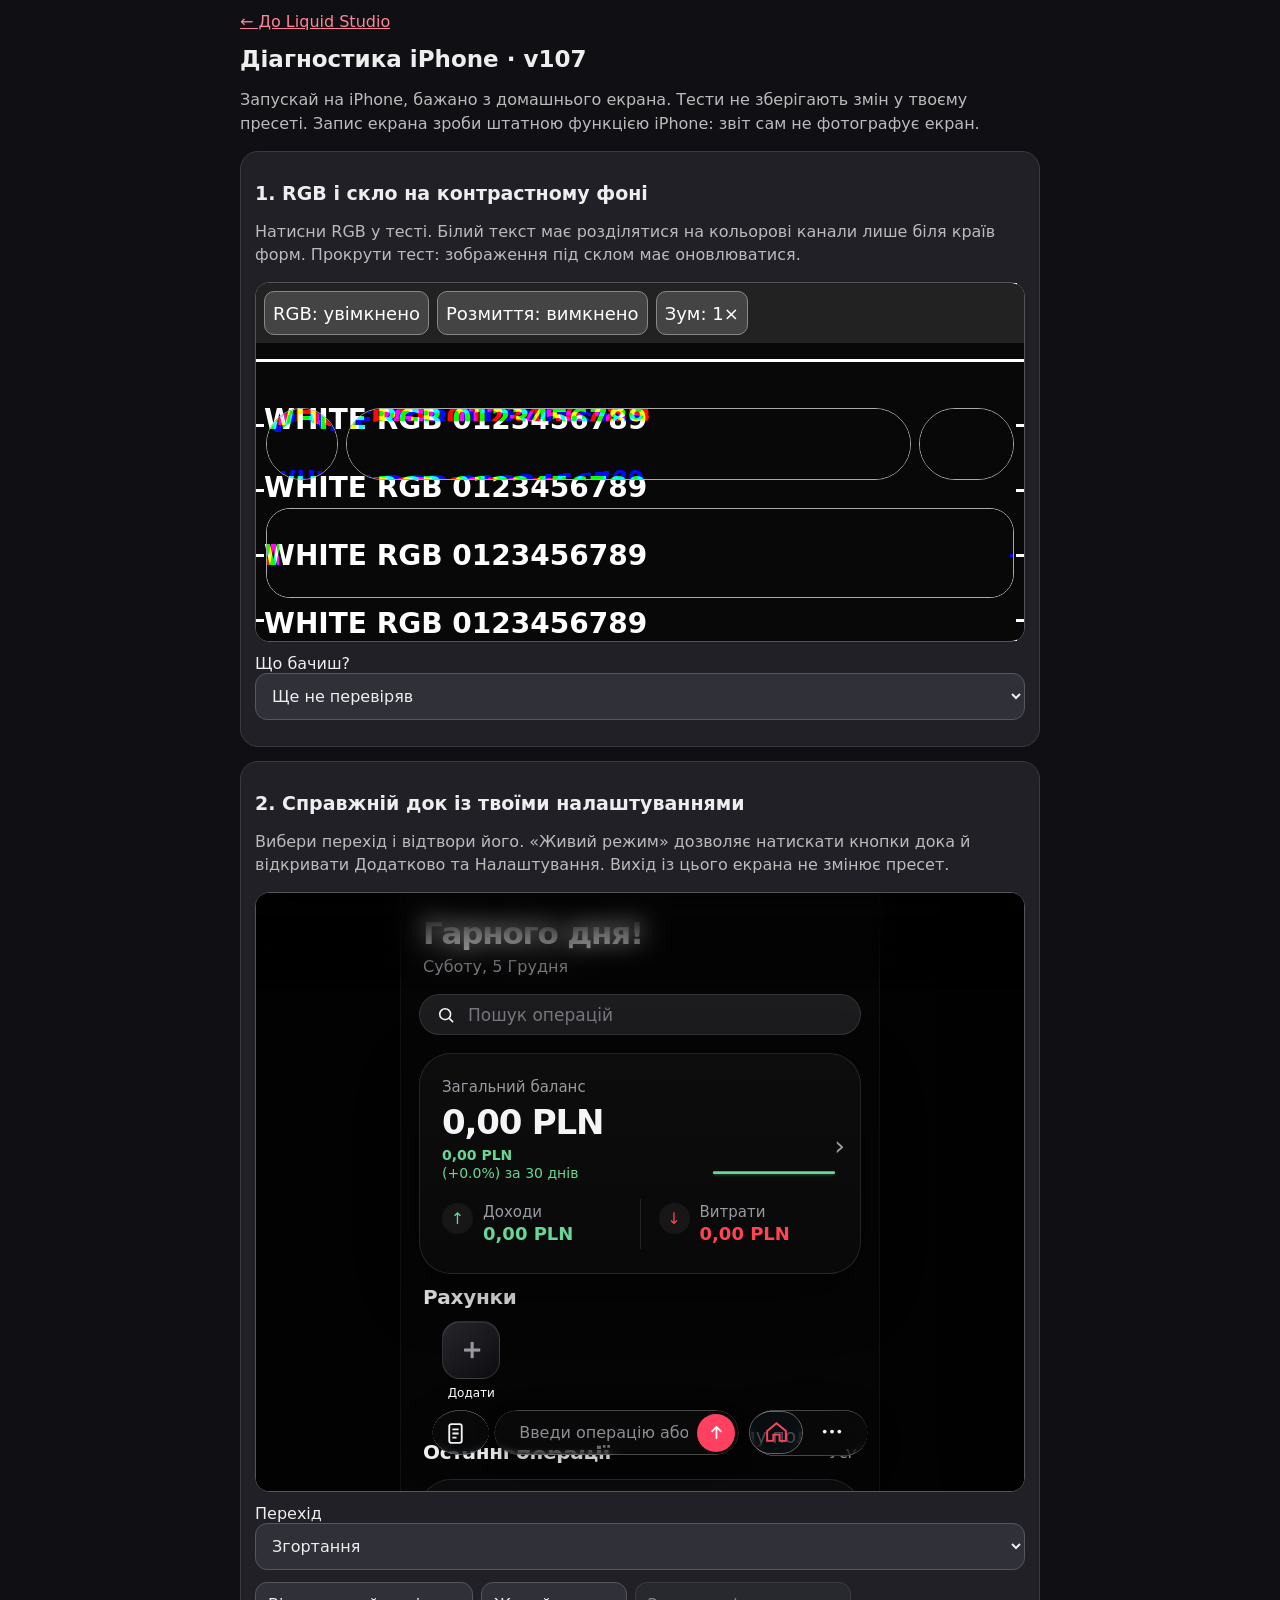
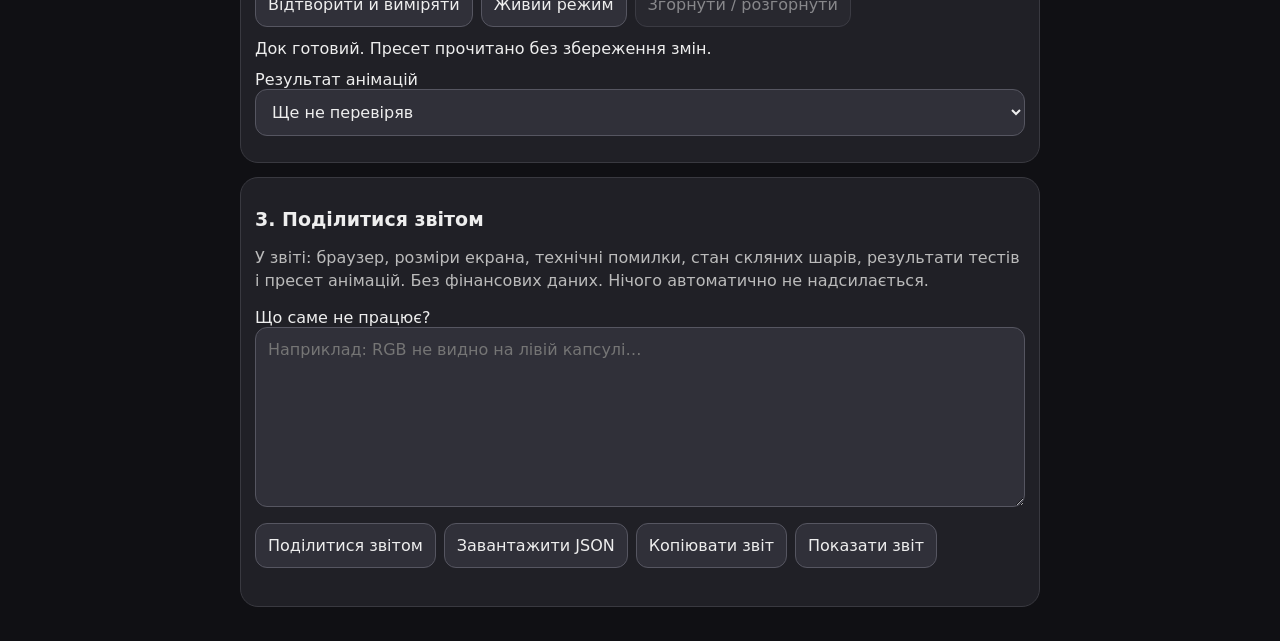
==== diagnostics.html @ bcc0e4e5 "Add read-only iPhone diagnostics with optics tests and shareable reports" ====
<!doctype html><html lang="uk"><meta charset="utf-8"><meta name="viewport" content="width=device-width,initial-scale=1,viewport-fit=cover"><meta name="theme-color" content="#101014"><title>Liquid Studio · Діагностика iPhone</title>
<style>*{box-sizing:border-box}body{margin:0;background:#101014;color:#eee;font:16px system-ui;padding:calc(12px + env(safe-area-inset-top)) 12px calc(20px + env(safe-area-inset-bottom))}main{max-width:800px;margin:auto}a{color:#ff829b}h1{font-size:23px}h2{font-size:19px}section{background:#202026;border:1px solid #393940;border-radius:18px;padding:14px;margin:14px 0}button,select,textarea{font:inherit;color:inherit;background:#303039;border:1px solid #565661;border-radius:12px;padding:12px;min-height:44px}button{cursor:pointer}button:disabled{opacity:.5}.row{display:flex;gap:8px;flex-wrap:wrap;align-items:center}label{display:block;margin:12px 0}select{max-width:100%;width:100%}iframe{display:block;width:100%;border:1px solid #555;border-radius:14px;background:#000}#optics{height:360px}#appPreview{height:500px;height:min(68dvh,600px)}p{line-height:1.45;color:#bbb}output{display:block;white-space:pre-wrap;margin:12px 0;overflow-wrap:anywhere}textarea{width:100%;height:180px}small{color:#bbb}</style>
<main><a href="motion-editor.html?v=107">← До Liquid Studio</a><h1>Діагностика iPhone · v107</h1><p>Запускай на iPhone, бажано з домашнього екрана. Тести не зберігають змін у твоєму пресеті. Запис екрана зроби штатною функцією iPhone: звіт сам не фотографує екран.</p>
<section><h2>1. RGB і скло на контрастному фоні</h2><p>Натисни RGB у тесті. Білий текст має розділятися на кольорові канали лише біля країв форм. Прокрути тест: зображення під склом має оновлюватися.</p><iframe id="optics" title="Тест RGB та скла" src="diagnostics-optics.html?v=107&amp;diagnostic=1"></iframe><label>Що бачиш?<select id="rgbResult"><option value="unverified">Ще не перевіряв</option value="visible">RGB видно, вимкнення прибирає кольори</option value="absent">RGB не видно</option value="artifact">Є блимання або інші артефакти</option></select></label></section>
<section><h2>2. Справжній док із твоїми налаштуваннями</h2><p>Вибери перехід і відтвори його. «Живий режим» дозволяє натискати кнопки дока й відкривати Додатково та Налаштування. Вихід із цього екрана не змінює пресет.</p><iframe id="appPreview" title="Діагностичний перегляд справжнього дока" src="index.html?studio=1&amp;diagnostic=1&amp;preview=107#home"></iframe><label>Перехід<select id="transition"><option value="collapse">Згортання</option><option value="expand">Розгортання</option><option value="more">У кнопку Назад</option><option value="back">Повернення з Назад</option><option value="press">Натискання</option><option value="drawer">Панель Додатково</option><option value="sheet">Випливаюче вікно</option></select></label><div class="row"><button id="play" disabled>Відтворити й виміряти</button><button id="live" disabled>Живий режим</button><button id="compact" disabled>Згорнути / розгорнути</button></div><output id="performance">Завантаження дока…</output><label>Результат анімацій<select id="animationResult"><option value="unverified">Ще не перевіряв</option><option value="smooth">Плавно, скло не зникає</option><option value="flicker">Блимає скло / RGB / розмиття</option><option value="geometry">Ламаються форми або позиції</option><option value="interaction">Не працюють натискання</option></select></label></section>
<section><h2>3. Поділитися звітом</h2><p>У звіті: браузер, розміри екрана, технічні помилки, стан скляних шарів, результати тестів і пресет анімацій. Без фінансових даних. Нічого автоматично не надсилається.</p><label>Що саме не працює?<textarea id="note" placeholder="Наприклад: RGB не видно на лівій капсулі…"></textarea></label><div class="row"><button id="share">Поділитися звітом</button><button id="download">Завантажити JSON</button><button id="copy">Копіювати звіт</button><button id="viewReport">Показати звіт</button></div><output id="status" role="status"></output><textarea id="reportText" readonly hidden aria-label="Звіт для ручного копіювання"></textarea></section></main><script src="diagnostics.js?v=107"></script></html>
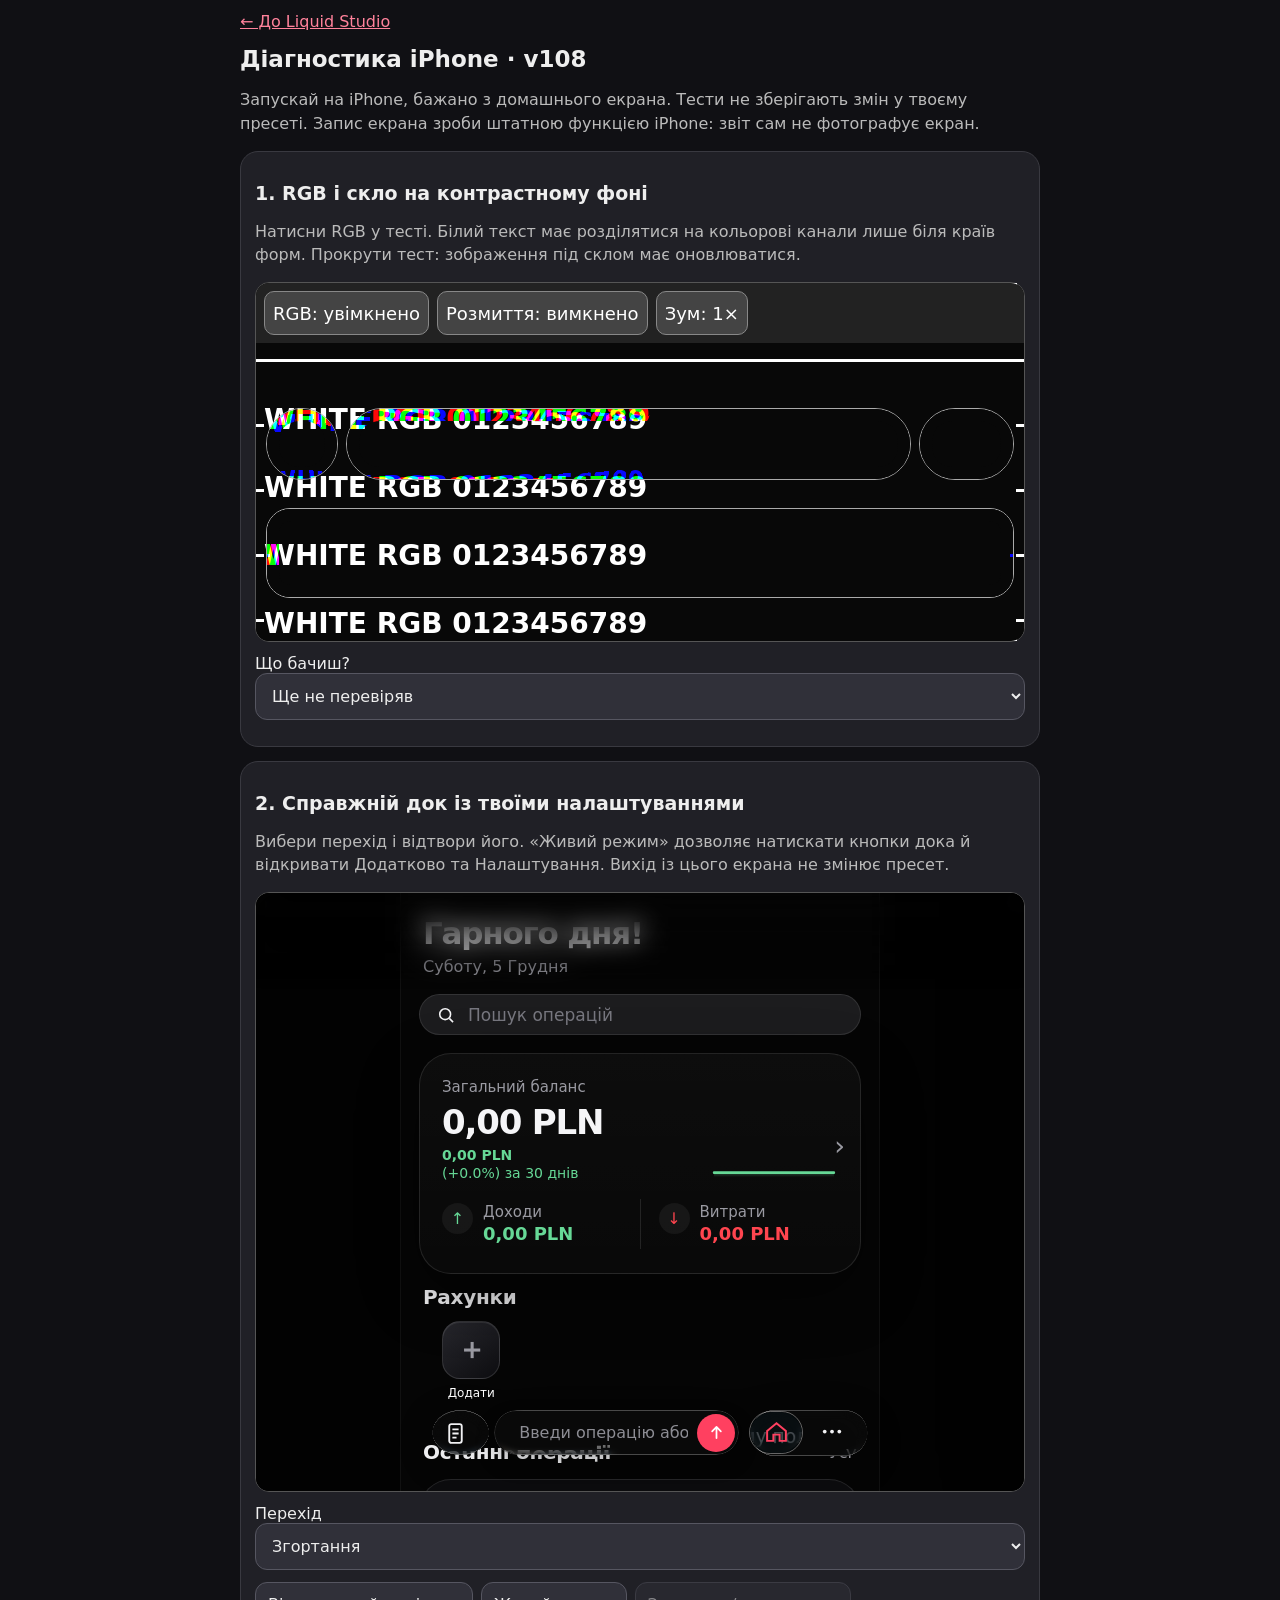
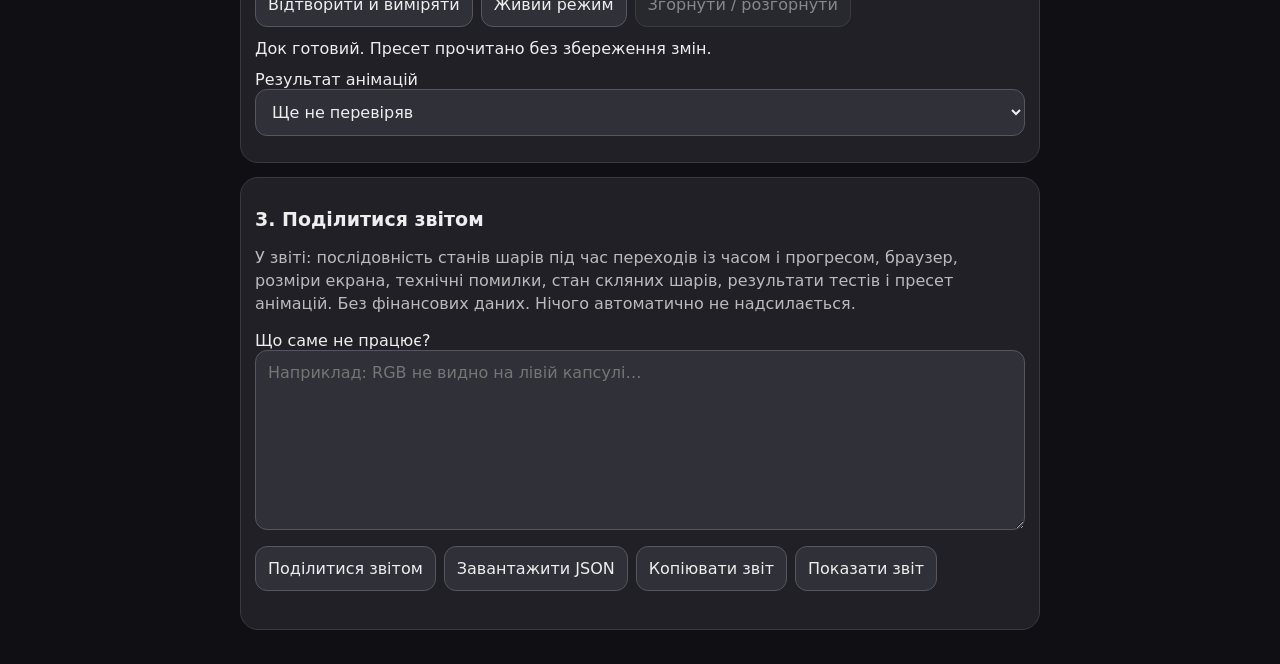
==== commit fa9beadd: "Capture actual glass layer states throughout diagnostic transitions" ====
--- a/diagnostics.html
+++ b/diagnostics.html
@@ -1,6 +1,6 @@
 <!doctype html><html lang="uk"><meta charset="utf-8"><meta name="viewport" content="width=device-width,initial-scale=1,viewport-fit=cover"><meta name="theme-color" content="#101014"><title>Liquid Studio · Діагностика iPhone</title>
 <style>*{box-sizing:border-box}body{margin:0;background:#101014;color:#eee;font:16px system-ui;padding:calc(12px + env(safe-area-inset-top)) 12px calc(20px + env(safe-area-inset-bottom))}main{max-width:800px;margin:auto}a{color:#ff829b}h1{font-size:23px}h2{font-size:19px}section{background:#202026;border:1px solid #393940;border-radius:18px;padding:14px;margin:14px 0}button,select,textarea{font:inherit;color:inherit;background:#303039;border:1px solid #565661;border-radius:12px;padding:12px;min-height:44px}button{cursor:pointer}button:disabled{opacity:.5}.row{display:flex;gap:8px;flex-wrap:wrap;align-items:center}label{display:block;margin:12px 0}select{max-width:100%;width:100%}iframe{display:block;width:100%;border:1px solid #555;border-radius:14px;background:#000}#optics{height:360px}#appPreview{height:500px;height:min(68dvh,600px)}p{line-height:1.45;color:#bbb}output{display:block;white-space:pre-wrap;margin:12px 0;overflow-wrap:anywhere}textarea{width:100%;height:180px}small{color:#bbb}</style>
-<main><a href="motion-editor.html?v=107">← До Liquid Studio</a><h1>Діагностика iPhone · v107</h1><p>Запускай на iPhone, бажано з домашнього екрана. Тести не зберігають змін у твоєму пресеті. Запис екрана зроби штатною функцією iPhone: звіт сам не фотографує екран.</p>
-<section><h2>1. RGB і скло на контрастному фоні</h2><p>Натисни RGB у тесті. Білий текст має розділятися на кольорові канали лише біля країв форм. Прокрути тест: зображення під склом має оновлюватися.</p><iframe id="optics" title="Тест RGB та скла" src="diagnostics-optics.html?v=107&amp;diagnostic=1"></iframe><label>Що бачиш?<select id="rgbResult"><option value="unverified">Ще не перевіряв</option value="visible">RGB видно, вимкнення прибирає кольори</option value="absent">RGB не видно</option value="artifact">Є блимання або інші артефакти</option></select></label></section>
-<section><h2>2. Справжній док із твоїми налаштуваннями</h2><p>Вибери перехід і відтвори його. «Живий режим» дозволяє натискати кнопки дока й відкривати Додатково та Налаштування. Вихід із цього екрана не змінює пресет.</p><iframe id="appPreview" title="Діагностичний перегляд справжнього дока" src="index.html?studio=1&amp;diagnostic=1&amp;preview=107#home"></iframe><label>Перехід<select id="transition"><option value="collapse">Згортання</option><option value="expand">Розгортання</option><option value="more">У кнопку Назад</option><option value="back">Повернення з Назад</option><option value="press">Натискання</option><option value="drawer">Панель Додатково</option><option value="sheet">Випливаюче вікно</option></select></label><div class="row"><button id="play" disabled>Відтворити й виміряти</button><button id="live" disabled>Живий режим</button><button id="compact" disabled>Згорнути / розгорнути</button></div><output id="performance">Завантаження дока…</output><label>Результат анімацій<select id="animationResult"><option value="unverified">Ще не перевіряв</option><option value="smooth">Плавно, скло не зникає</option><option value="flicker">Блимає скло / RGB / розмиття</option><option value="geometry">Ламаються форми або позиції</option><option value="interaction">Не працюють натискання</option></select></label></section>
-<section><h2>3. Поділитися звітом</h2><p>У звіті: браузер, розміри екрана, технічні помилки, стан скляних шарів, результати тестів і пресет анімацій. Без фінансових даних. Нічого автоматично не надсилається.</p><label>Що саме не працює?<textarea id="note" placeholder="Наприклад: RGB не видно на лівій капсулі…"></textarea></label><div class="row"><button id="share">Поділитися звітом</button><button id="download">Завантажити JSON</button><button id="copy">Копіювати звіт</button><button id="viewReport">Показати звіт</button></div><output id="status" role="status"></output><textarea id="reportText" readonly hidden aria-label="Звіт для ручного копіювання"></textarea></section></main><script src="diagnostics.js?v=107"></script></html>
+<main><a href="motion-editor.html?v=108">← До Liquid Studio</a><h1>Діагностика iPhone · v108</h1><p>Запускай на iPhone, бажано з домашнього екрана. Тести не зберігають змін у твоєму пресеті. Запис екрана зроби штатною функцією iPhone: звіт сам не фотографує екран.</p>
+<section><h2>1. RGB і скло на контрастному фоні</h2><p>Натисни RGB у тесті. Білий текст має розділятися на кольорові канали лише біля країв форм. Прокрути тест: зображення під склом має оновлюватися.</p><iframe id="optics" title="Тест RGB та скла" src="diagnostics-optics.html?v=108&amp;diagnostic=1"></iframe><label>Що бачиш?<select id="rgbResult"><option value="unverified">Ще не перевіряв</option value="visible">RGB видно, вимкнення прибирає кольори</option value="absent">RGB не видно</option value="artifact">Є блимання або інші артефакти</option></select></label></section>
+<section><h2>2. Справжній док із твоїми налаштуваннями</h2><p>Вибери перехід і відтвори його. «Живий режим» дозволяє натискати кнопки дока й відкривати Додатково та Налаштування. Вихід із цього екрана не змінює пресет.</p><iframe id="appPreview" title="Діагностичний перегляд справжнього дока" src="index.html?studio=1&amp;diagnostic=1&amp;preview=108#home"></iframe><label>Перехід<select id="transition"><option value="collapse">Згортання</option><option value="expand">Розгортання</option><option value="more">У кнопку Назад</option><option value="back">Повернення з Назад</option><option value="press">Натискання</option><option value="drawer">Панель Додатково</option><option value="sheet">Випливаюче вікно</option></select></label><div class="row"><button id="play" disabled>Відтворити й виміряти</button><button id="live" disabled>Живий режим</button><button id="compact" disabled>Згорнути / розгорнути</button></div><output id="performance">Завантаження дока…</output><label>Результат анімацій<select id="animationResult"><option value="unverified">Ще не перевіряв</option><option value="smooth">Плавно, скло не зникає</option><option value="flicker">Блимає скло / RGB / розмиття</option><option value="geometry">Ламаються форми або позиції</option><option value="interaction">Не працюють натискання</option></select></label></section>
+<section><h2>3. Поділитися звітом</h2><p>У звіті: послідовність станів шарів під час переходів із часом і прогресом, браузер, розміри екрана, технічні помилки, стан скляних шарів, результати тестів і пресет анімацій. Без фінансових даних. Нічого автоматично не надсилається.</p><label>Що саме не працює?<textarea id="note" placeholder="Наприклад: RGB не видно на лівій капсулі…"></textarea></label><div class="row"><button id="share">Поділитися звітом</button><button id="download">Завантажити JSON</button><button id="copy">Копіювати звіт</button><button id="viewReport">Показати звіт</button></div><output id="status" role="status"></output><textarea id="reportText" readonly hidden aria-label="Звіт для ручного копіювання"></textarea></section></main><script src="diagnostics.js?v=108"></script></html>
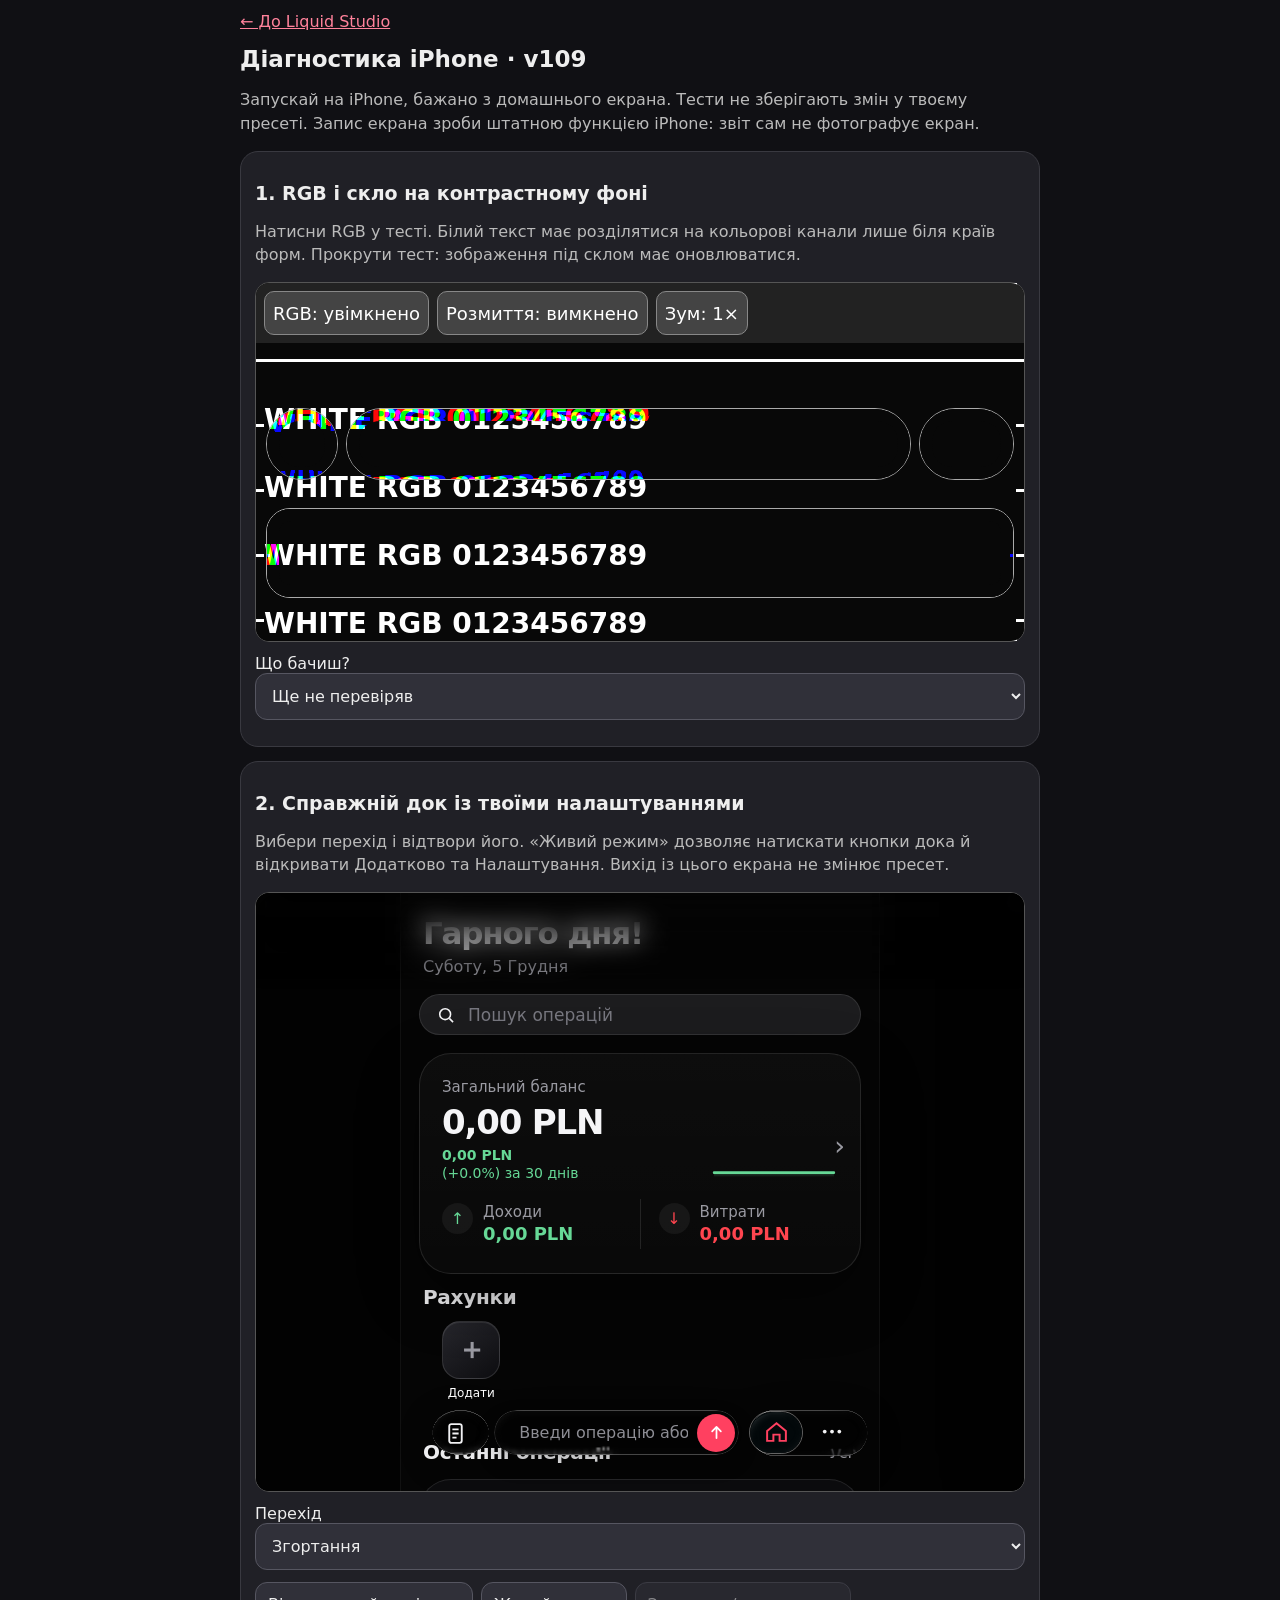
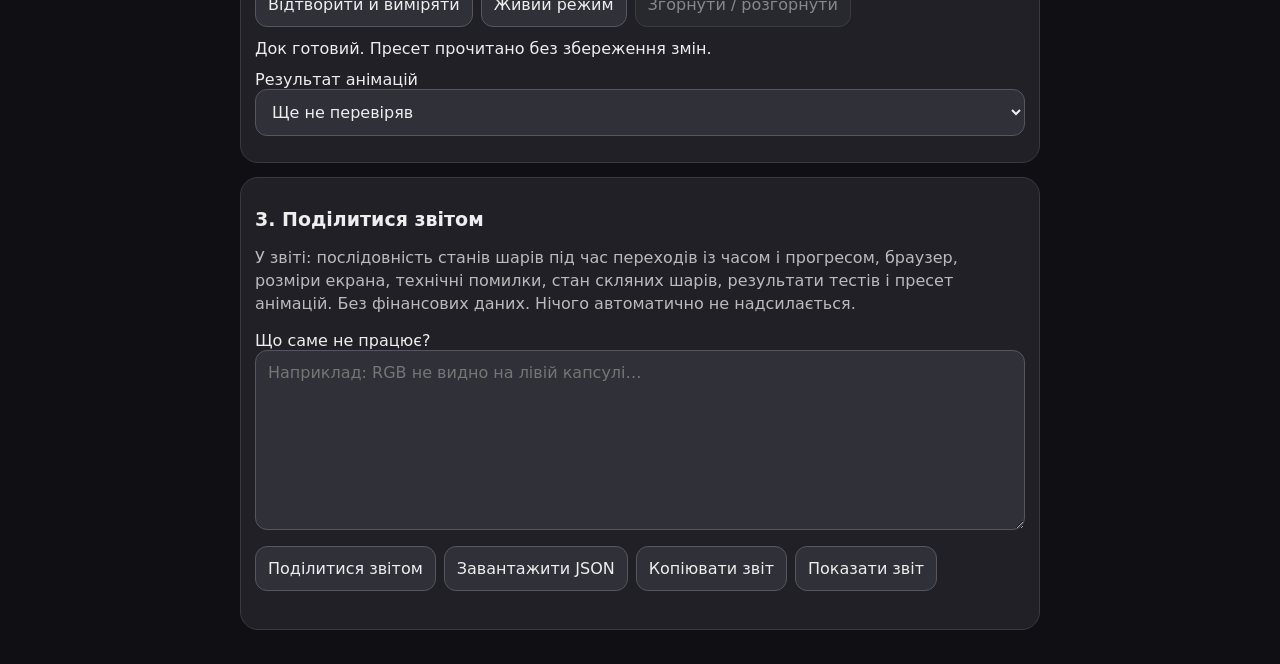
==== commit c8320444: "Add reference WebGL refraction to Liquid Studio with live HTML textures" ====
--- a/diagnostics.html
+++ b/diagnostics.html
@@ -1,6 +1,6 @@
 <!doctype html><html lang="uk"><meta charset="utf-8"><meta name="viewport" content="width=device-width,initial-scale=1,viewport-fit=cover"><meta name="theme-color" content="#101014"><title>Liquid Studio · Діагностика iPhone</title>
 <style>*{box-sizing:border-box}body{margin:0;background:#101014;color:#eee;font:16px system-ui;padding:calc(12px + env(safe-area-inset-top)) 12px calc(20px + env(safe-area-inset-bottom))}main{max-width:800px;margin:auto}a{color:#ff829b}h1{font-size:23px}h2{font-size:19px}section{background:#202026;border:1px solid #393940;border-radius:18px;padding:14px;margin:14px 0}button,select,textarea{font:inherit;color:inherit;background:#303039;border:1px solid #565661;border-radius:12px;padding:12px;min-height:44px}button{cursor:pointer}button:disabled{opacity:.5}.row{display:flex;gap:8px;flex-wrap:wrap;align-items:center}label{display:block;margin:12px 0}select{max-width:100%;width:100%}iframe{display:block;width:100%;border:1px solid #555;border-radius:14px;background:#000}#optics{height:360px}#appPreview{height:500px;height:min(68dvh,600px)}p{line-height:1.45;color:#bbb}output{display:block;white-space:pre-wrap;margin:12px 0;overflow-wrap:anywhere}textarea{width:100%;height:180px}small{color:#bbb}</style>
-<main><a href="motion-editor.html?v=108">← До Liquid Studio</a><h1>Діагностика iPhone · v108</h1><p>Запускай на iPhone, бажано з домашнього екрана. Тести не зберігають змін у твоєму пресеті. Запис екрана зроби штатною функцією iPhone: звіт сам не фотографує екран.</p>
-<section><h2>1. RGB і скло на контрастному фоні</h2><p>Натисни RGB у тесті. Білий текст має розділятися на кольорові канали лише біля країв форм. Прокрути тест: зображення під склом має оновлюватися.</p><iframe id="optics" title="Тест RGB та скла" src="diagnostics-optics.html?v=108&amp;diagnostic=1"></iframe><label>Що бачиш?<select id="rgbResult"><option value="unverified">Ще не перевіряв</option value="visible">RGB видно, вимкнення прибирає кольори</option value="absent">RGB не видно</option value="artifact">Є блимання або інші артефакти</option></select></label></section>
-<section><h2>2. Справжній док із твоїми налаштуваннями</h2><p>Вибери перехід і відтвори його. «Живий режим» дозволяє натискати кнопки дока й відкривати Додатково та Налаштування. Вихід із цього екрана не змінює пресет.</p><iframe id="appPreview" title="Діагностичний перегляд справжнього дока" src="index.html?studio=1&amp;diagnostic=1&amp;preview=108#home"></iframe><label>Перехід<select id="transition"><option value="collapse">Згортання</option><option value="expand">Розгортання</option><option value="more">У кнопку Назад</option><option value="back">Повернення з Назад</option><option value="press">Натискання</option><option value="drawer">Панель Додатково</option><option value="sheet">Випливаюче вікно</option></select></label><div class="row"><button id="play" disabled>Відтворити й виміряти</button><button id="live" disabled>Живий режим</button><button id="compact" disabled>Згорнути / розгорнути</button></div><output id="performance">Завантаження дока…</output><label>Результат анімацій<select id="animationResult"><option value="unverified">Ще не перевіряв</option><option value="smooth">Плавно, скло не зникає</option><option value="flicker">Блимає скло / RGB / розмиття</option><option value="geometry">Ламаються форми або позиції</option><option value="interaction">Не працюють натискання</option></select></label></section>
-<section><h2>3. Поділитися звітом</h2><p>У звіті: послідовність станів шарів під час переходів із часом і прогресом, браузер, розміри екрана, технічні помилки, стан скляних шарів, результати тестів і пресет анімацій. Без фінансових даних. Нічого автоматично не надсилається.</p><label>Що саме не працює?<textarea id="note" placeholder="Наприклад: RGB не видно на лівій капсулі…"></textarea></label><div class="row"><button id="share">Поділитися звітом</button><button id="download">Завантажити JSON</button><button id="copy">Копіювати звіт</button><button id="viewReport">Показати звіт</button></div><output id="status" role="status"></output><textarea id="reportText" readonly hidden aria-label="Звіт для ручного копіювання"></textarea></section></main><script src="diagnostics.js?v=108"></script></html>
+<main><a href="motion-editor.html?v=109">← До Liquid Studio</a><h1>Діагностика iPhone · v109</h1><p>Запускай на iPhone, бажано з домашнього екрана. Тести не зберігають змін у твоєму пресеті. Запис екрана зроби штатною функцією iPhone: звіт сам не фотографує екран.</p>
+<section><h2>1. RGB і скло на контрастному фоні</h2><p>Натисни RGB у тесті. Білий текст має розділятися на кольорові канали лише біля країв форм. Прокрути тест: зображення під склом має оновлюватися.</p><iframe id="optics" title="Тест RGB та скла" src="diagnostics-optics.html?v=109&amp;diagnostic=1"></iframe><label>Що бачиш?<select id="rgbResult"><option value="unverified">Ще не перевіряв</option value="visible">RGB видно, вимкнення прибирає кольори</option value="absent">RGB не видно</option value="artifact">Є блимання або інші артефакти</option></select></label></section>
+<section><h2>2. Справжній док із твоїми налаштуваннями</h2><p>Вибери перехід і відтвори його. «Живий режим» дозволяє натискати кнопки дока й відкривати Додатково та Налаштування. Вихід із цього екрана не змінює пресет.</p><iframe id="appPreview" title="Діагностичний перегляд справжнього дока" src="index.html?studio=1&amp;diagnostic=1&amp;preview=109#home"></iframe><label>Перехід<select id="transition"><option value="collapse">Згортання</option><option value="expand">Розгортання</option><option value="more">У кнопку Назад</option><option value="back">Повернення з Назад</option><option value="press">Натискання</option><option value="drawer">Панель Додатково</option><option value="sheet">Випливаюче вікно</option></select></label><div class="row"><button id="play" disabled>Відтворити й виміряти</button><button id="live" disabled>Живий режим</button><button id="compact" disabled>Згорнути / розгорнути</button></div><output id="performance">Завантаження дока…</output><label>Результат анімацій<select id="animationResult"><option value="unverified">Ще не перевіряв</option><option value="smooth">Плавно, скло не зникає</option><option value="flicker">Блимає скло / RGB / розмиття</option><option value="geometry">Ламаються форми або позиції</option><option value="interaction">Не працюють натискання</option></select></label></section>
+<section><h2>3. Поділитися звітом</h2><p>У звіті: послідовність станів шарів під час переходів із часом і прогресом, браузер, розміри екрана, технічні помилки, стан скляних шарів, результати тестів і пресет анімацій. Без фінансових даних. Нічого автоматично не надсилається.</p><label>Що саме не працює?<textarea id="note" placeholder="Наприклад: RGB не видно на лівій капсулі…"></textarea></label><div class="row"><button id="share">Поділитися звітом</button><button id="download">Завантажити JSON</button><button id="copy">Копіювати звіт</button><button id="viewReport">Показати звіт</button></div><output id="status" role="status"></output><textarea id="reportText" readonly hidden aria-label="Звіт для ручного копіювання"></textarea></section></main><script src="diagnostics.js?v=109"></script></html>
